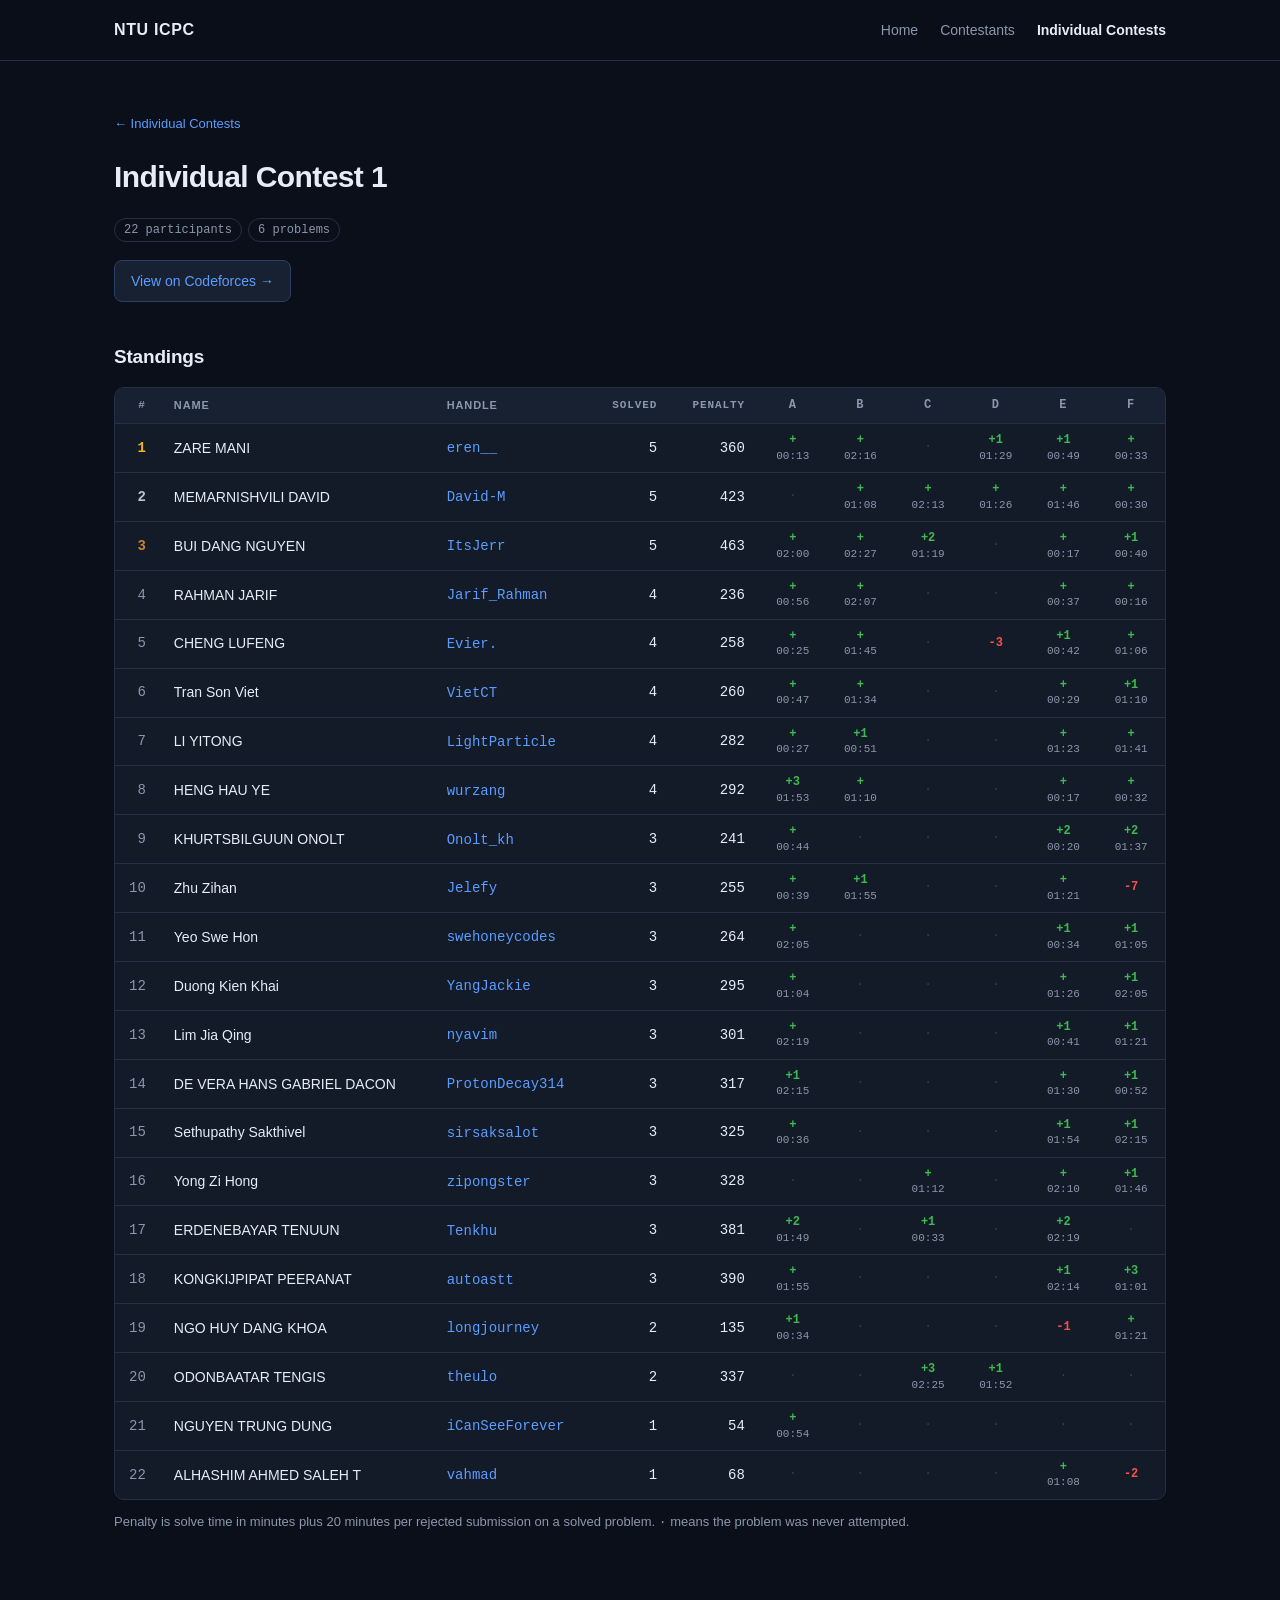
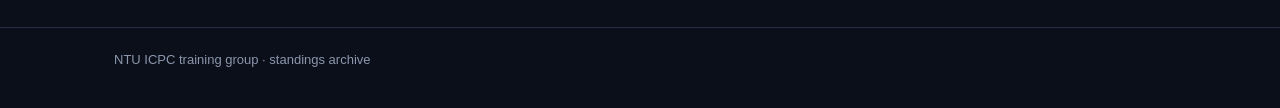
==== contest.html @ 8dff4666 "Add ICPC results site (v1) Static GitHub Pages site archiving training contest results: home, contes" ====
<!DOCTYPE html>
<html lang="en">
<head>
<meta charset="utf-8">
<meta name="viewport" content="width=device-width, initial-scale=1">
<title>Contest · NTU ICPC</title>
<link rel="stylesheet" href="assets/style.css">
<script src="assets/app.js" defer></script>
</head>
<body data-page="contest">

<header class="site-header">
  <div class="wrap">
    <a class="brand" href="index.html">NTU&nbsp;ICPC</a>
    <nav class="nav">
      <a href="index.html">Home</a>
      <a href="contestants.html">Contestants</a>
      <a href="individual.html" class="active">Individual Contests</a>
    </nav>
  </div>
</header>

<main id="main-content">
  <div class="wrap" id="contest-body">

    <p class="crumb"><a href="individual.html">← Individual Contests</a></p>

    <h1 id="contest-title">Contest</h1>
    <p id="contest-meta"></p>
    <p class="actions" id="contest-link"></p>

    <h2>Standings</h2>
    <div class="table-scroll">
      <table>
        <thead><tr id="problem-heads"></tr></thead>
        <tbody id="contest-standings"></tbody>
      </table>
    </div>

    <p class="note" id="contest-note"></p>

  </div>
</main>

<footer>
  <div class="wrap">NTU ICPC training group · standings archive</div>
</footer>

</body>
</html>
---- assets/style.css ----
:root {
  --bg:        #0b0f19;
  --surface:   #131a28;
  --surface-2: #182131;
  --border:    #253047;
  --text:      #e6edf7;
  --muted:     #8b97ad;
  --accent:    #5b9dff;
  --accent-dim:#2a3f66;
  --ac:        #3fb950;
  --wa:        #f85149;
  --gold:      #f0b429;
  --silver:    #b9c2d0;
  --bronze:    #cd7f32;
  --mono: ui-monospace, SFMono-Regular, "SF Mono", Menlo, Consolas, monospace;
}

* { box-sizing: border-box; }

body {
  margin: 0;
  background: var(--bg);
  color: var(--text);
  font: 15px/1.6 -apple-system, BlinkMacSystemFont, "Segoe UI", Roboto, "Helvetica Neue", Arial, sans-serif;
  -webkit-font-smoothing: antialiased;
}

a { color: var(--accent); text-decoration: none; }
a:hover { text-decoration: underline; }

.wrap { max-width: 1100px; margin: 0 auto; padding: 0 24px; }

/* ---------- header ---------- */

.site-header {
  border-bottom: 1px solid var(--border);
  background: rgba(11, 15, 25, .85);
  backdrop-filter: blur(8px);
  position: sticky;
  top: 0;
  z-index: 10;
}
.site-header .wrap {
  display: flex;
  align-items: center;
  gap: 28px;
  height: 60px;
}
.brand {
  font-weight: 700;
  font-size: 16px;
  letter-spacing: .04em;
  color: var(--text);
}
.brand:hover { text-decoration: none; color: var(--accent); }
.nav { display: flex; gap: 22px; margin-left: auto; }
.nav a { color: var(--muted); font-size: 14px; }
.nav a:hover { color: var(--text); text-decoration: none; }
.nav a.active { color: var(--text); font-weight: 600; }

/* ---------- page furniture ---------- */

main { padding: 40px 0 80px; }

h1 { font-size: 30px; margin: 0 0 8px; letter-spacing: -.02em; }
h2 { font-size: 19px; margin: 40px 0 14px; letter-spacing: -.01em; }
.lede { color: var(--muted); margin: 0 0 32px; max-width: 62ch; }
.crumb { font-size: 13px; color: var(--muted); margin-bottom: 18px; }

.hero { padding: 24px 0 8px; }
.hero h1 { font-size: 38px; }

/* ---------- stat tiles ---------- */

.stats {
  display: grid;
  grid-template-columns: repeat(auto-fit, minmax(150px, 1fr));
  gap: 14px;
  margin: 28px 0 8px;
}
.stat {
  background: var(--surface);
  border: 1px solid var(--border);
  border-radius: 10px;
  padding: 18px 20px;
}
.stat .num {
  font: 600 30px/1.1 var(--mono);
  letter-spacing: -.02em;
}
.stat .label {
  color: var(--muted);
  font-size: 12px;
  text-transform: uppercase;
  letter-spacing: .09em;
  margin-top: 6px;
}

/* ---------- cards ---------- */

.cards { display: grid; grid-template-columns: repeat(auto-fit, minmax(260px, 1fr)); gap: 14px; }
.card {
  display: block;
  background: var(--surface);
  border: 1px solid var(--border);
  border-radius: 10px;
  padding: 20px;
  color: inherit;
}
a.card:hover { border-color: var(--accent-dim); background: var(--surface-2); text-decoration: none; }
.card h3 { margin: 0 0 6px; font-size: 16px; }
.card p { margin: 0; color: var(--muted); font-size: 14px; }

/* ---------- podium ---------- */

.podium { display: grid; grid-template-columns: repeat(auto-fit, minmax(220px, 1fr)); gap: 14px; }
.podium .slot {
  background: var(--surface);
  border: 1px solid var(--border);
  border-top: 3px solid var(--border);
  border-radius: 10px;
  padding: 18px 20px;
}
.podium .slot[data-place="1"] { border-top-color: var(--gold); }
.podium .slot[data-place="2"] { border-top-color: var(--silver); }
.podium .slot[data-place="3"] { border-top-color: var(--bronze); }
.podium .place { font: 600 12px var(--mono); color: var(--muted); letter-spacing: .09em; }
.podium .who { font-size: 17px; font-weight: 600; margin-top: 4px; }
.podium .meta { color: var(--muted); font-size: 13px; margin-top: 2px; }
.podium .meta code { font-family: var(--mono); }

/* ---------- tables ---------- */

.table-scroll {
  overflow-x: auto;
  border: 1px solid var(--border);
  border-radius: 10px;
  background: var(--surface);
}
table { border-collapse: collapse; width: 100%; font-size: 14px; }
th, td { padding: 9px 14px; text-align: left; white-space: nowrap; }
/* No position:sticky here on purpose. `.table-scroll` sets overflow-x, which
   makes it the nearest scrollport, so a sticky header would offset itself from
   the table's own top and cover the first row rather than tracking the viewport. */
thead th {
  background: var(--surface-2);
  color: var(--muted);
  font-size: 11px;
  font-weight: 600;
  text-transform: uppercase;
  letter-spacing: .08em;
  border-bottom: 1px solid var(--border);
}
tbody tr { border-top: 1px solid var(--border); }
tbody tr:first-child { border-top: none; }
tbody tr:hover { background: var(--surface-2); }

.num-col { font-family: var(--mono); text-align: right; font-variant-numeric: tabular-nums; }
.rank-col { font-family: var(--mono); text-align: right; width: 1%; color: var(--muted); }
tr[data-place="1"] .rank-col { color: var(--gold); font-weight: 700; }
tr[data-place="2"] .rank-col { color: var(--silver); font-weight: 700; }
tr[data-place="3"] .rank-col { color: var(--bronze); font-weight: 700; }

.handle { font-family: var(--mono); }
.name-cell { white-space: normal; min-width: 200px; }
.muted { color: var(--muted); }

/* ---------- verdict cells ---------- */

.verdict { text-align: center; font-family: var(--mono); font-size: 12px; line-height: 1.3; min-width: 62px; }
.verdict.ac { color: var(--ac); }
.verdict.wa { color: var(--wa); }
.verdict .mark { display: block; font-weight: 700; }
.verdict .at { display: block; color: var(--muted); font-size: 11px; }
.verdict.none { color: #33415c; }

/* ---------- misc ---------- */

.pill {
  display: inline-block;
  font: 500 12px/1 var(--mono);
  padding: 5px 9px;
  border-radius: 999px;
  border: 1px solid var(--border);
  color: var(--muted);
  margin-right: 6px;
}
.actions { margin: 18px 0 0; }
.btn {
  display: inline-block;
  padding: 9px 16px;
  border-radius: 8px;
  border: 1px solid var(--accent-dim);
  background: var(--surface-2);
  color: var(--accent);
  font-size: 14px;
  font-weight: 500;
}
.btn:hover { background: var(--accent-dim); text-decoration: none; }

.note { color: var(--muted); font-size: 13px; margin-top: 12px; }
.empty { color: var(--muted); padding: 28px; text-align: center; }
.error { color: var(--wa); padding: 28px; text-align: center; }

.chips { display: flex; flex-wrap: wrap; gap: 8px; margin-top: 14px; }
.chip {
  font-family: var(--mono);
  font-size: 12px;
  color: var(--muted);
  border: 1px solid var(--border);
  border-radius: 6px;
  padding: 5px 9px;
  background: var(--surface);
}

footer {
  border-top: 1px solid var(--border);
  color: var(--muted);
  font-size: 13px;
  padding: 22px 0 40px;
}

@media (max-width: 640px) {
  .site-header .wrap { gap: 14px; }
  .nav { gap: 14px; }
  .hero h1 { font-size: 28px; }
}
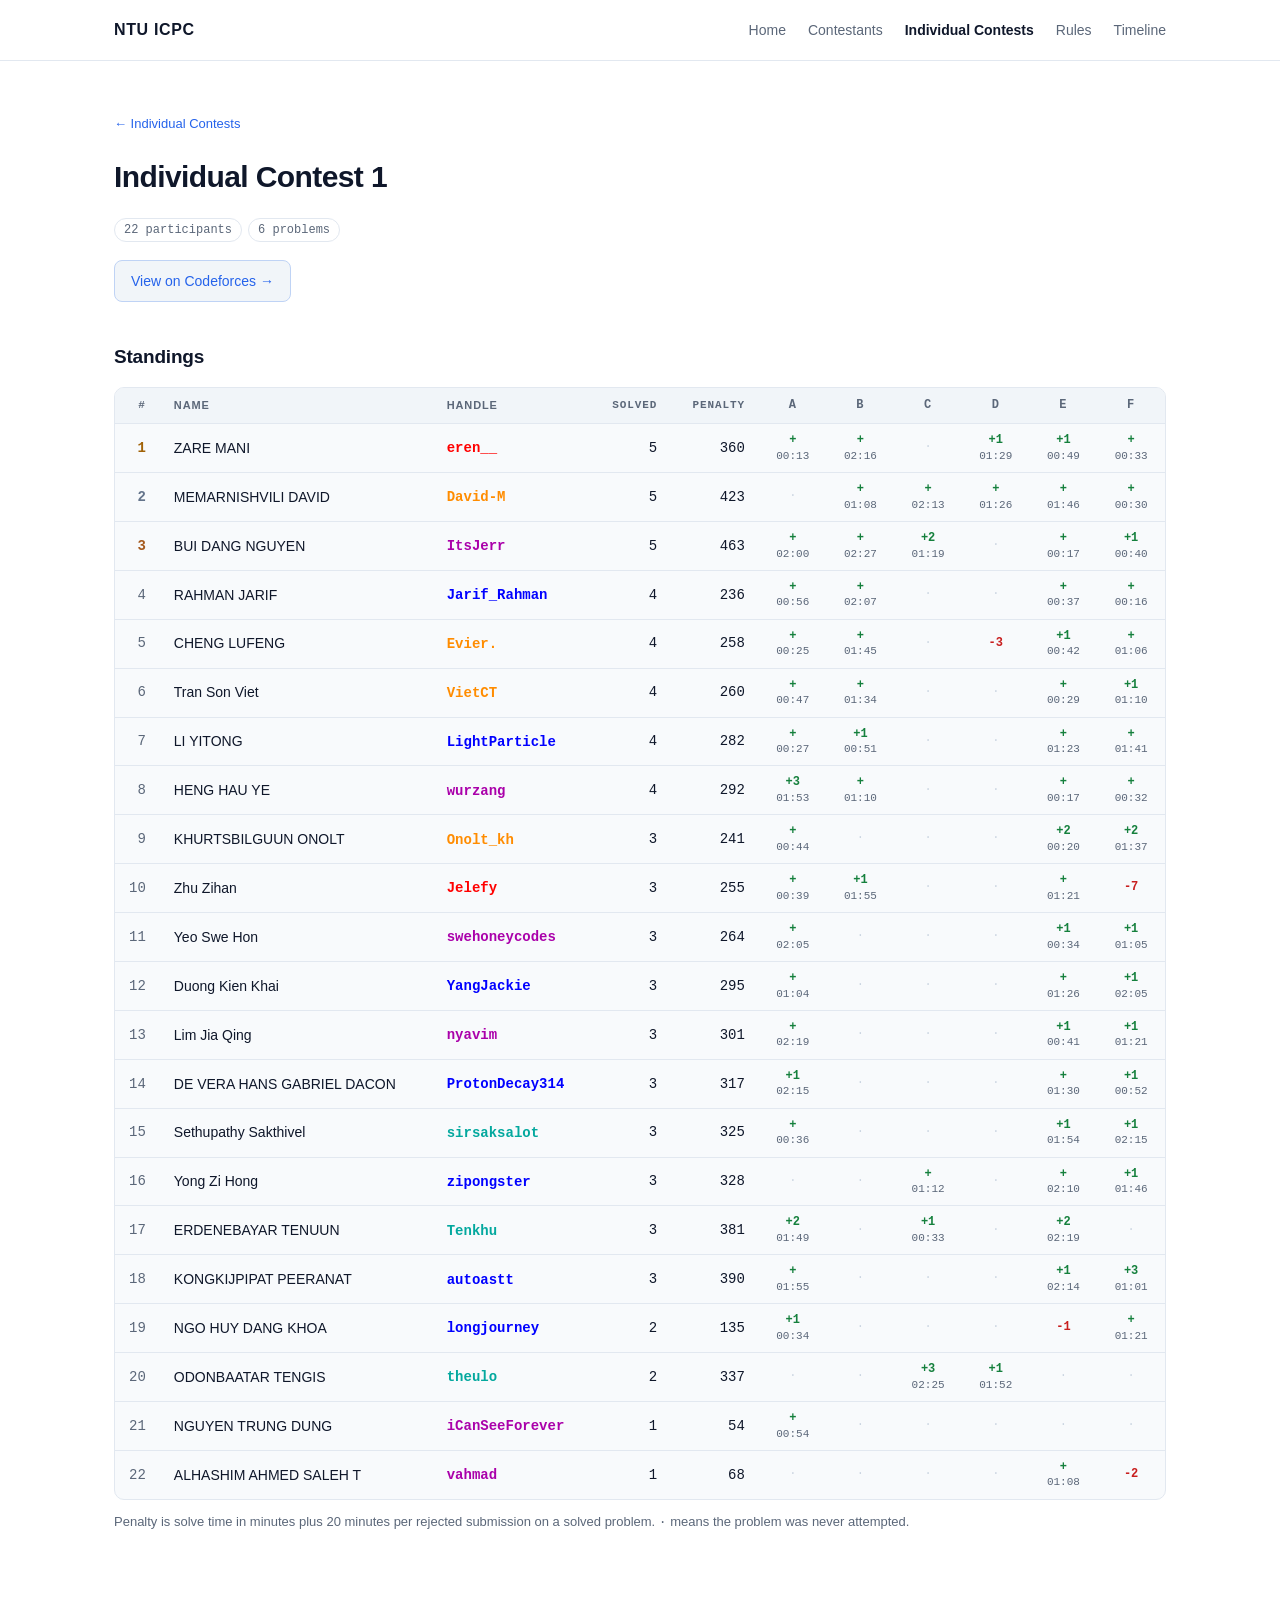
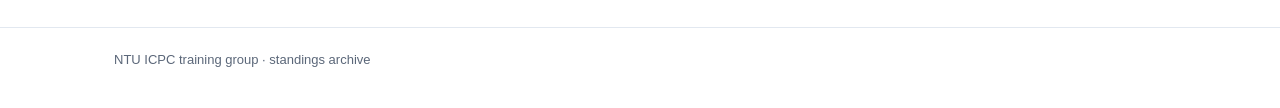
==== commit 9bc943d9: "Add Rules and Timeline pages, drop home stat tiles Removes the four stat tiles from the home page an" ====
--- a/contest.html
+++ b/contest.html
@@ -7,16 +7,12 @@
 <link rel="stylesheet" href="assets/style.css">
 <script src="assets/app.js" defer></script>
 </head>
-<body data-page="contest">
+<body data-page="contest" data-nav="individual">
 
 <header class="site-header">
   <div class="wrap">
     <a class="brand" href="index.html">NTU&nbsp;ICPC</a>
-    <nav class="nav">
-      <a href="index.html">Home</a>
-      <a href="contestants.html">Contestants</a>
-      <a href="individual.html" class="active">Individual Contests</a>
-    </nav>
+    <nav class="nav" id="nav"></nav>
   </div>
 </header>
 
--- a/assets/style.css
+++ b/assets/style.css
@@ -1,17 +1,17 @@
 :root {
-  --bg:        #0b0f19;
-  --surface:   #131a28;
-  --surface-2: #182131;
-  --border:    #253047;
-  --text:      #e6edf7;
-  --muted:     #8b97ad;
-  --accent:    #5b9dff;
-  --accent-dim:#2a3f66;
-  --ac:        #3fb950;
-  --wa:        #f85149;
-  --gold:      #f0b429;
-  --silver:    #b9c2d0;
-  --bronze:    #cd7f32;
+  --bg:        #ffffff;
+  --surface:   #f8fafc;  /* panels sit just off-white so they read as surfaces */
+  --surface-2: #f1f5f9;  /* table headers, hover */
+  --border:    #e2e8f0;
+  --text:      #0f172a;
+  --muted:     #5b6779;
+  --accent:    #2563eb;
+  --accent-dim:#bfd3f5;
+  --ac:        #15803d;
+  --wa:        #c81e1e;
+  --gold:      #a16207;
+  --silver:    #64748b;
+  --bronze:    #a55a1e;
   --mono: ui-monospace, SFMono-Regular, "SF Mono", Menlo, Consolas, monospace;
 }
 
@@ -22,7 +22,6 @@
   background: var(--bg);
   color: var(--text);
   font: 15px/1.6 -apple-system, BlinkMacSystemFont, "Segoe UI", Roboto, "Helvetica Neue", Arial, sans-serif;
-  -webkit-font-smoothing: antialiased;
 }
 
 a { color: var(--accent); text-decoration: none; }
@@ -34,7 +33,7 @@
 
 .site-header {
   border-bottom: 1px solid var(--border);
-  background: rgba(11, 15, 25, .85);
+  background: rgba(255, 255, 255, .85);
   backdrop-filter: blur(8px);
   position: sticky;
   top: 0;
@@ -69,32 +68,6 @@
 
 .hero { padding: 24px 0 8px; }
 .hero h1 { font-size: 38px; }
-
-/* ---------- stat tiles ---------- */
-
-.stats {
-  display: grid;
-  grid-template-columns: repeat(auto-fit, minmax(150px, 1fr));
-  gap: 14px;
-  margin: 28px 0 8px;
-}
-.stat {
-  background: var(--surface);
-  border: 1px solid var(--border);
-  border-radius: 10px;
-  padding: 18px 20px;
-}
-.stat .num {
-  font: 600 30px/1.1 var(--mono);
-  letter-spacing: -.02em;
-}
-.stat .label {
-  color: var(--muted);
-  font-size: 12px;
-  text-transform: uppercase;
-  letter-spacing: .09em;
-  margin-top: 6px;
-}
 
 /* ---------- cards ---------- */
 
@@ -162,6 +135,23 @@
 tr[data-place="3"] .rank-col { color: var(--bronze); font-weight: 700; }
 
 .handle { font-family: var(--mono); }
+
+/* ---------- Codeforces rating colours ----------
+   Authentic Codeforces values. Deliberately not "corrected" for contrast:
+   competitive programmers read rank by colour at a glance, so recognition
+   beats WCAG here. Handles are bolded to compensate, as Codeforces does. */
+
+.cf { font-weight: 600; }
+.cf-newbie     { color: #808080; }  /*      < 1200 */
+.cf-pupil      { color: #008000; }  /* 1200 - 1399 */
+.cf-specialist { color: #03a89e; }  /* 1400 - 1599 */
+.cf-expert     { color: #0000ff; }  /* 1600 - 1899 */
+.cf-cm         { color: #aa00aa; }  /* 1900 - 2099 */
+.cf-master     { color: #ff8c00; }  /* 2100 - 2399 */
+.cf-gm         { color: #ff0000; }  /* 2400 +      */
+.cf-unrated    { color: var(--text); }
+
+a.handle:hover { text-decoration: underline; }
 .name-cell { white-space: normal; min-width: 200px; }
 .muted { color: var(--muted); }
 
@@ -172,7 +162,80 @@
 .verdict.wa { color: var(--wa); }
 .verdict .mark { display: block; font-weight: 700; }
 .verdict .at { display: block; color: var(--muted); font-size: 11px; }
-.verdict.none { color: #33415c; }
+.verdict.none { color: #cbd5e1; }
+
+/* ---------- prose (rules) ---------- */
+
+.prose { max-width: 760px; }
+.prose h2 {
+  margin-top: 44px;
+  padding-top: 20px;
+  border-top: 1px solid var(--border);
+}
+.prose h3 { font-size: 16px; margin: 26px 0 8px; }
+.prose p { margin: 0 0 14px; }
+.prose ol, .prose ul { margin: 0 0 14px; padding-left: 22px; }
+.prose li { margin-bottom: 7px; }
+.prose strong { font-weight: 600; }
+
+/* ---------- timeline ---------- */
+
+.timeline { list-style: none; margin: 0 0 8px; padding: 0; }
+
+.event {
+  display: grid;
+  grid-template-columns: 130px 1fr;
+  gap: 18px;
+  padding: 16px 0 16px 18px;
+  border-left: 2px solid var(--border);
+  position: relative;
+}
+.event::before {
+  content: '';
+  position: absolute;
+  left: -6px;
+  top: 24px;
+  width: 10px;
+  height: 10px;
+  border-radius: 50%;
+  background: var(--border);
+  border: 2px solid var(--bg);
+}
+.event.upcoming { border-left-color: var(--accent); }
+.event.upcoming::before { background: var(--accent); }
+.event.past { opacity: .72; }
+
+.event-date {
+  font-family: var(--mono);
+  font-size: 13px;
+  color: var(--muted);
+  padding-top: 2px;
+}
+.event.upcoming .event-date { color: var(--text); font-weight: 600; }
+
+.event-head { display: flex; flex-wrap: wrap; align-items: center; gap: 8px; }
+.event-title { font-weight: 600; }
+.event-detail { margin: 6px 0 0; color: var(--muted); font-size: 14px; }
+.event-link { display: inline-block; margin-top: 8px; font-size: 14px; }
+
+.badge {
+  font: 500 11px/1 var(--mono);
+  text-transform: uppercase;
+  letter-spacing: .06em;
+  padding: 4px 7px;
+  border-radius: 5px;
+  border: 1px solid var(--border);
+  color: var(--muted);
+  background: var(--surface);
+}
+.badge-contest  { color: #1d4ed8; border-color: #bfd3f5; background: #eff5ff; }
+.badge-team     { color: #7e22ce; border-color: #e2ccf7; background: #faf3ff; }
+.badge-deadline { color: #b91c1c; border-color: #f5c4c4; background: #fef4f4; }
+.badge-placeholder {
+  color: #92400e;
+  border-color: #f0d9a8;
+  background: #fdf7e8;
+}
 
 /* ---------- misc ---------- */
 
